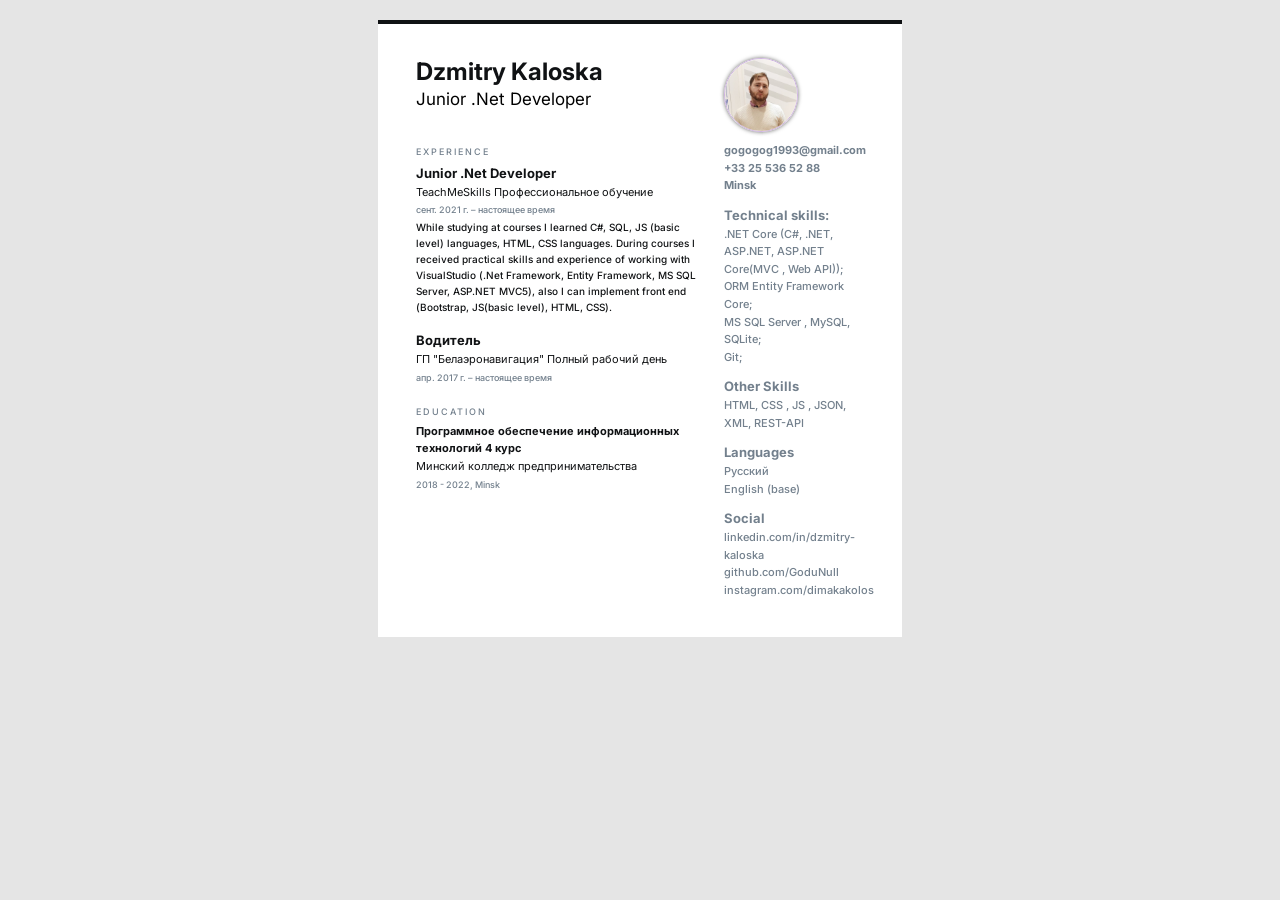
==== index.html @ 93b60125 "feat : add git link" ====
<!DOCTYPE html>
<html lang="en">
<head>
    <meta charset="UTF-8">
    <meta http-equiv="X-UA-Compatible" content="IE=edge">
    <meta name="viewport" content="width=device-width, initial-scale=1.0">
    <title>CV</title>
    <link rel="stylesheet" href="css/style.css">
    <link href="https://fonts.googleapis.com/css2?family=Inter:wght@100;200;300;400;500;600;700;800;900&display=swap" rel="stylesheet">
</head>
<body>
    <div class="wrapper">
        <div class="title">
            <div class="title__fullname">
                <div class="title-size">Dzmitry Kaloska</div>
                <div class="title-size-post">Junior .Net Developer</div>
            </div>
            <div class="title__avatar">
                <img class="avatar__logo" src="images/1644569589940.jfif" alt="logo">
            </div>
        </div>
        <div class="content">
            <div class="xp">
                <div class="experience">
                    <div class="xp-title">experience</div>
                    <div class="experience-list">
                        <div class="experience-list__position">Junior .Net Developer</div>
                        <div class="experience-list__enterprise-name">TeachMeSkills Профессиональное обучение</div>
                        <div class="experience-list__date">сент. 2021 г. – настоящее время </div>
                        <div class="experience-list__info">While studying at courses I learned С#, SQL, JS (basic level) languages, HTML, CSS languages. During courses I received practical skills and experience of working with VisualStudio (.Net Framework, Entity Framework, MS SQL Server, ASP.NET MVC5), also I can implement front end (Bootstrap, JS(basic level), HTML, CSS).</div>   
                    </div>
                    <div class="experience-list">
                        <div class="experience-list__position">Водитель</div>
                        <div class="experience-list__enterprise-name">ГП "Белаэронавигация" Полный рабочий день</div>
                        <div class="experience-list__date">апр. 2017 г. – настоящее время</div>
                    </div>
                    </div>
                    <div class="education">
                        <div class="xp-title">education</div>
                        <div class="education-list">
                            <div class="education-list__position">Программное обеспечение информационных технологий 4 курс</div>
                            <div class="education-list__school-name">Минский колледж предпринимательства</div>
                            <div class="education-list__date">2018 - 2022, Minsk</div>
                        </div>
                    </div>
            </div>
                <div class="info">
                    <div class="info__title">
                        <div class="infos-title__mail">gogogog1993@gmail.com</div>
                        <div class="infos-title__phone">+33 25 536 52 88</div>
                        <div class="infos-title__vernouillet">Minsk</div>
                    </div>
                    <div class="infos">
                        <div class="infos__heading-industry">
                        </div>
                        <div class="infos__heading-tools">
                            <div class="infos__heading-title">Technical skills:</div>
                            <div class="infos__item">.NET Core (C#, .NET, ASP.NET, ASP.NET Core(MVC , Web API));<br>ORM Entity Framework Core;<br>MS SQL Server , MySQL, SQLite;<br>Git;</div>
                        </div>
                        <div class="infos__heading-skills">
                            <div class="infos__heading-title">Other Skills</div>
                            <div class="infos__item">HTML, CSS , JS , JSON, XML, REST-API</div>
                        </div>
                        <div class="infos__heading-languages">
                            <div class="infos__heading-title">Languages</div>
                            <div class="infos__item">Русский</div>
                            <div class="infos__item">English (base)</div>
                        </div>
                        <div class="infos__heading-social">
                            <div class="infos__heading-title">Social</div>
                            <div class="infos__item">linkedin.com/in/dzmitry-kaloska</div>
                            <div class="infos__item">github.com/GoduNull</div>
                            <div class="infos__item">instagram.com/dimakakolos</div>
                        </div>
                    </div>
                </div>
        </div> 
        </div>
    </div> 
</body>
</html>
---- css/style.css ----
body {
 margin: 0px;
 background: #E5E5E5;
}

.wrapper {
    width: 448px;;
    height: auto;
    border-top: 4px solid #101214;
    margin: 20px auto;
    padding: 34px 38px 38px 38px;
    background: #FFFFFF;
}

@media screen and (max-width: 736px) {
    .wrapper {
        width: 220px;
        padding: 10px 0px 10px 10px;;
    }

    .info {
        order: 1;
    }

    .title__avatar {
        width:100% !important;
        justify-content: center;
        margin:0px 0px 0px 0px !important;
    }
    .xp{

        Width: 220px;
        order: 2;
    }
    .title__fullname {
        text-align: center;
    }
    .info__title {
        width: 220px;
        text-align: center;
    }
    .title{
        width: 220px;
    }
    
    .infos__heading-title {
        padding-top: 10px !important;
    }
    .info{
        text-align: center;
        min-width: 218px;
        margin-bottom: 15px;
    }
    .title__fullname {
        min-width: 220px;
    }
}
/* title */
.title {
    display: flex;
    flex-wrap: wrap;
    justify-content: space-between;
}

.title__fullname {
    Width: 197px;
    Height: 60px;
}
.title-size{
    font-family: Inter;
    font-style: normal;
    font-weight: bold;
    font-size: 24px;
    line-height: 115%;
    color: #101214;
}
.title-size-post {
    font-family: Inter;
    font-style: normal;
    font-weight: normal;
    line-height: 157%;
    font-size: 17px;
}
/*  */

/* avatar  */
.title__avatar {
    display: flex;
    width: 140px;
    margin:0px 0px 10px 0px;
}
.avatar__logo{
    border-radius: 100px; 
    border: 1px solid rgb(206, 179, 224); 
    box-shadow: 0 0 4px #666; 
    width: 72px;
    height: 72px;;
}
/*  */


/* Content */
.content {
    display: flex;
    flex-direction:row;
    flex-wrap: wrap;
    justify-content: space-between;
}

.experience {
    display: flex;
    flex-direction: column;
}
.education{
    display: flex;
    flex-direction: column;
}

.xp{

    Width: 290px;;
}

/*  */

/* Infos */
.info {
    width: 140px;
}
.infos__heading-title {
    padding-top: 10px;
    font-family: Inter;
    font-style: normal;
    font-weight: bold;
    font-size: 13px;
    line-height: 160%;
    color: #73808D;
}
.infos__item {
    font-family: Inter;
    font-style: normal;
    font-weight: 500;
    font-size: 11px;
    line-height: 160%;
    color: #73808D;
}
.info__title {
    font-family: Inter;
    font-style: normal;
    font-weight: bold;
    font-size: 11px;
    line-height: 160%; 
    color: #73808D;

}
/*  */





.experience-list {
    padding-bottom: 15px;
}
.education-list {
    padding-bottom: 15px;
}

.xp-title {
    font-family: Inter;
    font-style: normal;
    font-weight: 500;
    font-size: 9px;
    line-height: 233%;
    letter-spacing: 2px;
    text-transform: uppercase;
    color: #73808D;
}
.experience-list__position {
    color: #101214;
    font-family: Inter;
    font-style: normal;
    font-weight: bold;
    font-size: 13px;
    line-height: 160%;
}
.experience-list__enterprise-name {
    font-family: Inter;
    font-style: normal;
    font-weight: normal;   
    font-size: 11px;
    line-height: 160%;
    color: #101214;
}
.experience-list__date {
    font-family: Inter;
    font-style: normal;
    font-weight: 500;
    font-size: 9px;
    line-height: 200%;
    color: #73808D;
}
.experience-list__info {
    font-family: Inter;
    font-style: normal;
    font-weight: 500;
    font-size: 10px;
    line-height: 160%;
    color: #101214;
}
.education-list__position {
    color: #101214;
    font-family: Inter;
    font-style: normal;
    font-weight: bold;
    font-size: 11px;
    line-height: 160%;
}
.education-list__school-name {
    font-family: Inter;
    font-style: normal;
    font-weight: normal;   
    font-size: 11px;
    line-height: 160%;
    color: #101214;
}
.education-list__date {
    font-family: Inter;
    font-style: normal;
    font-weight: 500;
    font-size: 9px;
    line-height: 200%;
    color: #73808D;
}
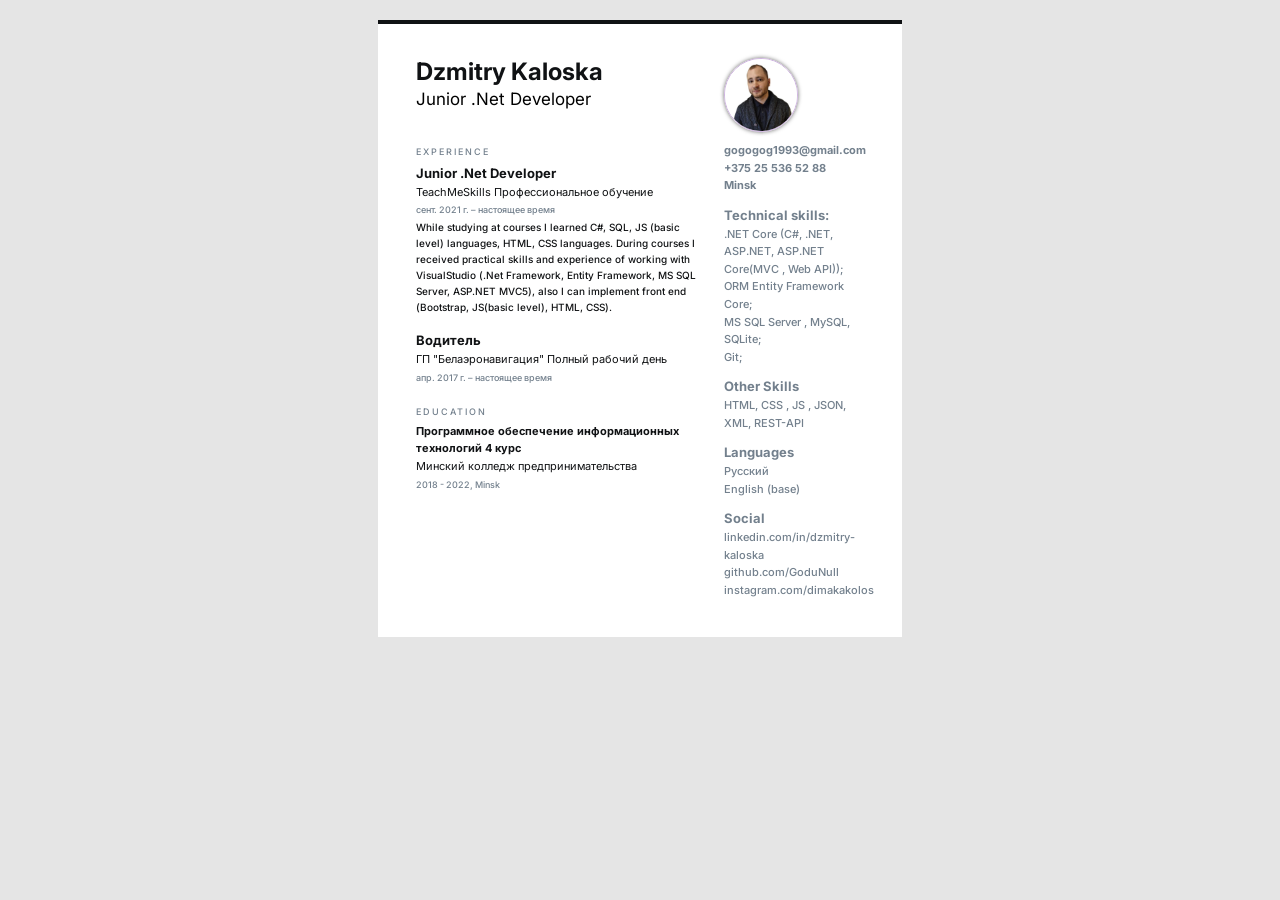
==== commit 1bb9b14e: "fix : phone number and photo" ====
--- a/index.html
+++ b/index.html
@@ -16,7 +16,7 @@
                 <div class="title-size-post">Junior .Net Developer</div>
             </div>
             <div class="title__avatar">
-                <img class="avatar__logo" src="images/1644569589940.jfif" alt="logo">
+                <img class="avatar__logo" src="images/PhotoFinal.jfif" alt="logo">
             </div>
         </div>
         <div class="content">
@@ -47,7 +47,7 @@
                 <div class="info">
                     <div class="info__title">
                         <div class="infos-title__mail">gogogog1993@gmail.com</div>
-                        <div class="infos-title__phone">+33 25 536 52 88</div>
+                        <div class="infos-title__phone">+375 25 536 52 88</div>
                         <div class="infos-title__vernouillet">Minsk</div>
                     </div>
                     <div class="infos">
@@ -68,9 +68,15 @@
                         </div>
                         <div class="infos__heading-social">
                             <div class="infos__heading-title">Social</div>
-                            <div class="infos__item">linkedin.com/in/dzmitry-kaloska</div>
-                            <div class="infos__item">github.com/GoduNull</div>
-                            <div class="infos__item">instagram.com/dimakakolos</div>
+                            <div class="infos__item">
+                                <a href="https://www.linkedin.com/in/dzmitry-kaloska/">linkedin.com/in/dzmitry-kaloska</a>
+                            </div>
+                            <div class="infos__item">
+                                <a href="https://github.com/GoduNull">github.com/GoduNull</a>
+                            </div>
+                            <div class="infos__item">
+                                <a href="https://www.instagram.com/dimakakolos/">instagram.com/dimakakolos</a>
+                            </div>
                         </div>
                     </div>
                 </div>
--- a/css/style.css
+++ b/css/style.css
@@ -15,7 +15,7 @@
 @media screen and (max-width: 736px) {
     .wrapper {
         width: 220px;
-        padding: 10px 0px 10px 10px;;
+        padding: 10px 10px 10px 10px;;
     }
 
     .info {
@@ -156,7 +156,15 @@
 /*  */
 
 
-
+a{
+    font-family: Inter;
+    font-style: normal;
+    font-weight: 500;
+    font-size: 11px;
+    line-height: 160%;
+    color: #73808D;
+    text-decoration: none;
+}
 
 
 .experience-list {
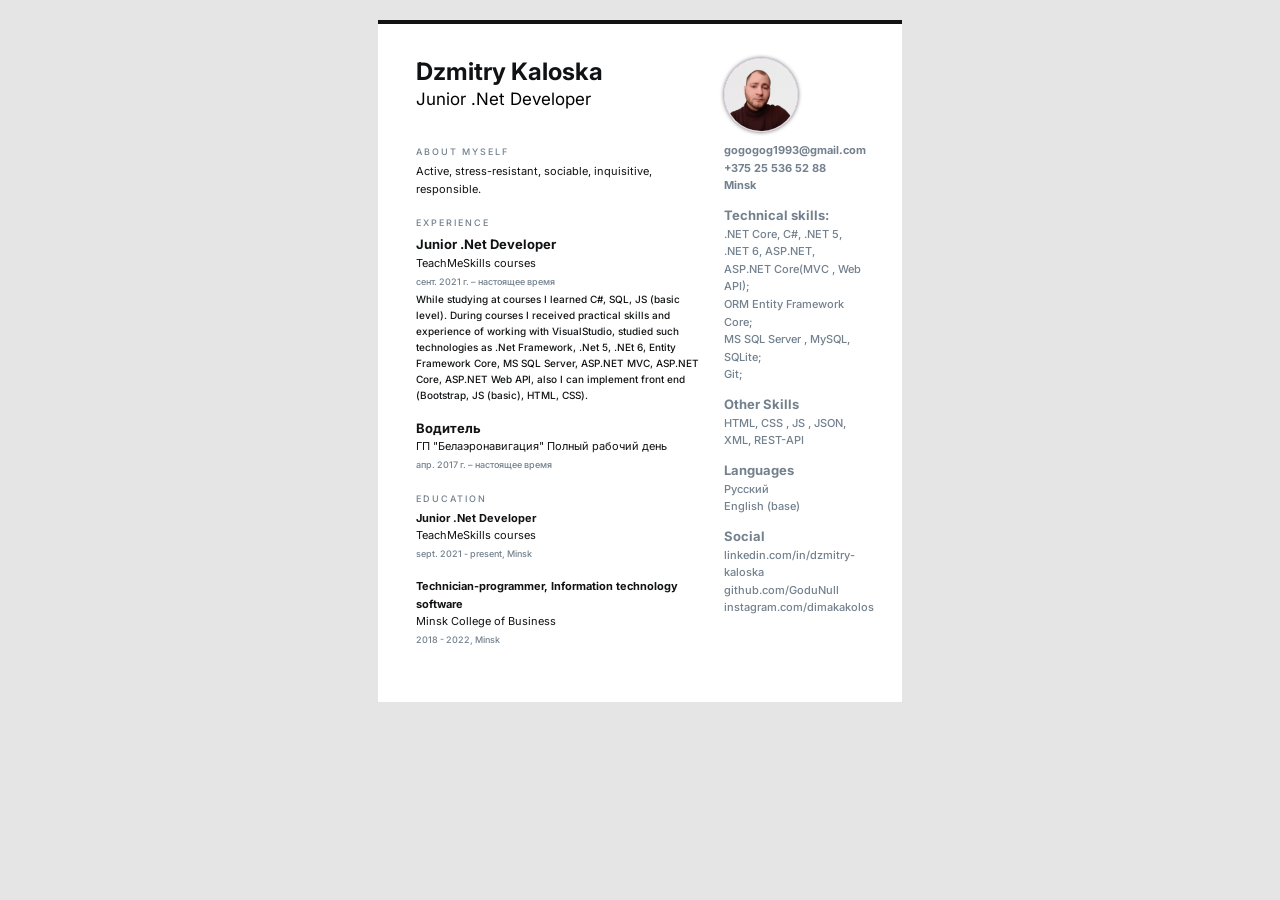
==== commit 5c8cc671: "refactor : add information" ====
--- a/index.html
+++ b/index.html
@@ -16,18 +16,24 @@
                 <div class="title-size-post">Junior .Net Developer</div>
             </div>
             <div class="title__avatar">
-                <img class="avatar__logo" src="images/PhotoFinal.jfif" alt="logo">
+                <img class="avatar__logo" src="images/G14.jfif" alt="logo">
             </div>
         </div>
         <div class="content">
             <div class="xp">
                 <div class="experience">
+                    <div class="xp-title">ABOUT MYSELF</div>
+                    <div class="experience-list">
+                        <div class="experience-list__enterprise-name">Active, stress-resistant,
+                            sociable, inquisitive,
+                            responsible.</div>
+                    </div>
                     <div class="xp-title">experience</div>
                     <div class="experience-list">
                         <div class="experience-list__position">Junior .Net Developer</div>
-                        <div class="experience-list__enterprise-name">TeachMeSkills Профессиональное обучение</div>
+                        <div class="experience-list__enterprise-name">TeachMeSkills courses</div>
                         <div class="experience-list__date">сент. 2021 г. – настоящее время </div>
-                        <div class="experience-list__info">While studying at courses I learned С#, SQL, JS (basic level) languages, HTML, CSS languages. During courses I received practical skills and experience of working with VisualStudio (.Net Framework, Entity Framework, MS SQL Server, ASP.NET MVC5), also I can implement front end (Bootstrap, JS(basic level), HTML, CSS).</div>   
+                        <div class="experience-list__info">While studying at courses I learned  C#, SQL, JS (basic level). During courses I received practical skills and experience of working with VisualStudio, studied such technologies as .Net Framework, .Net 5, .NEt 6, Entity Framework Core, MS SQL Server, ASP.NET MVC, ASP.NET Core, ASP.NET Web API, also I can implement front end (Bootstrap, JS (basic), HTML, CSS).</div>   
                     </div>
                     <div class="experience-list">
                         <div class="experience-list__position">Водитель</div>
@@ -38,10 +44,16 @@
                     <div class="education">
                         <div class="xp-title">education</div>
                         <div class="education-list">
-                            <div class="education-list__position">Программное обеспечение информационных технологий 4 курс</div>
-                            <div class="education-list__school-name">Минский колледж предпринимательства</div>
+                            <div class="education-list__position">Junior .Net Developer</div>
+                            <div class="education-list__school-name">TeachMeSkills courses</div>
+                            <div class="education-list__date">sept. 2021 - present, Minsk</div>
+                        </div>
+                        <div class="education-list">
+                            <div class="education-list__position">Technician-programmer, Information technology software</div>
+                            <div class="education-list__school-name">Minsk College of Business</div>
                             <div class="education-list__date">2018 - 2022, Minsk</div>
                         </div>
+                        
                     </div>
             </div>
                 <div class="info">
@@ -55,7 +67,7 @@
                         </div>
                         <div class="infos__heading-tools">
                             <div class="infos__heading-title">Technical skills:</div>
-                            <div class="infos__item">.NET Core (C#, .NET, ASP.NET, ASP.NET Core(MVC , Web API));<br>ORM Entity Framework Core;<br>MS SQL Server , MySQL, SQLite;<br>Git;</div>
+                            <div class="infos__item">.NET Core, C#, .NET 5, .NET 6, ASP.NET, ASP.NET Core(MVC , Web API);<br>ORM Entity Framework Core;<br>MS SQL Server , MySQL, SQLite;<br>Git;</div>
                         </div>
                         <div class="infos__heading-skills">
                             <div class="infos__heading-title">Other Skills</div>
--- a/css/style.css
+++ b/css/style.css
@@ -91,7 +91,7 @@
 }
 .avatar__logo{
     border-radius: 100px; 
-    border: 1px solid rgb(206, 179, 224); 
+    border: 1px solid rgb(225, 213, 233); 
     box-shadow: 0 0 4px #666; 
     width: 72px;
     height: 72px;;
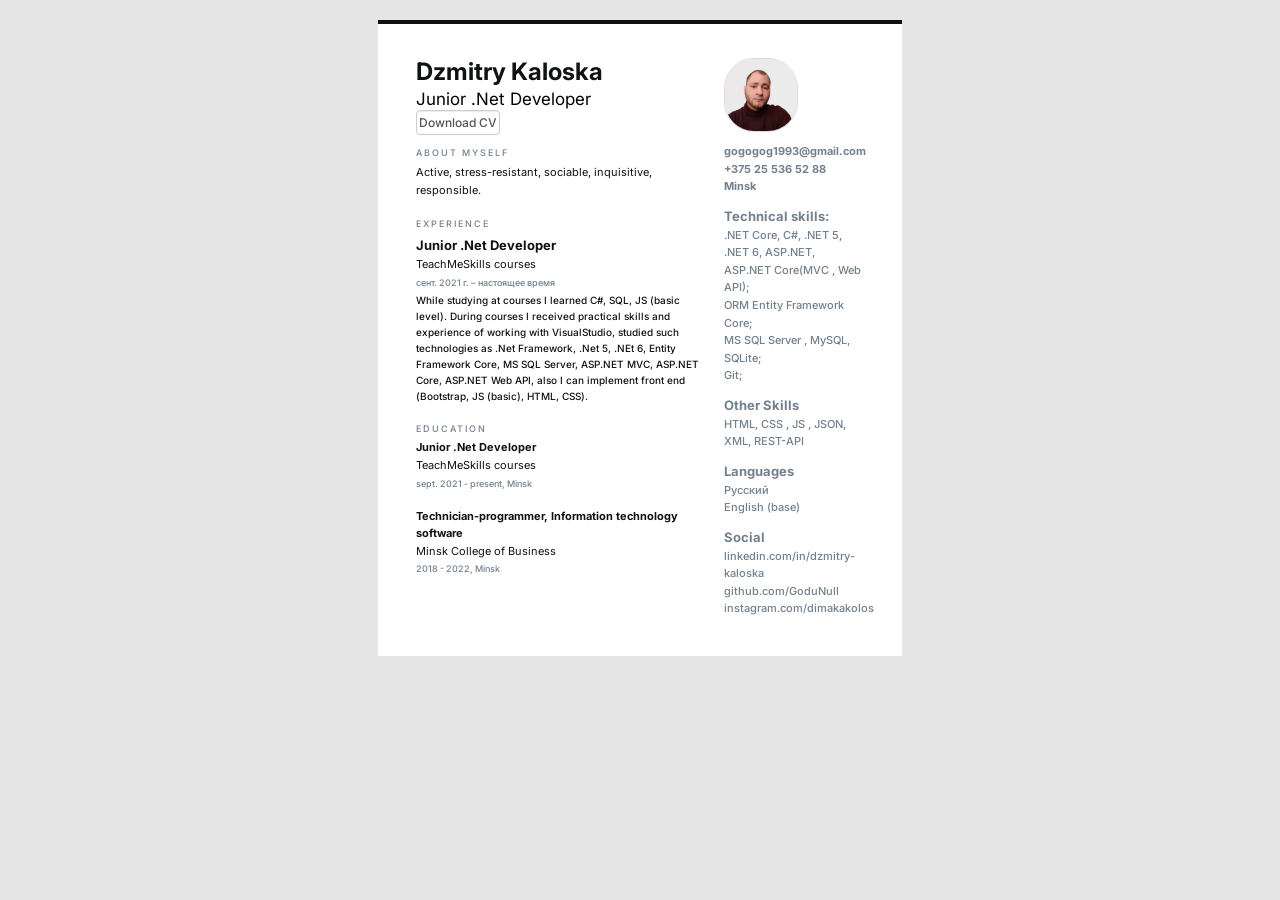
==== commit 1dc2cea3: "feat : add button download cv" ====
--- a/index.html
+++ b/index.html
@@ -14,6 +14,7 @@
             <div class="title__fullname">
                 <div class="title-size">Dzmitry Kaloska</div>
                 <div class="title-size-post">Junior .Net Developer</div>
+                <a class="buttons"  href="cv/Dzmitry Kaloska.pdf" download="">Download CV</a>
             </div>
             <div class="title__avatar">
                 <img class="avatar__logo" src="images/G14.jfif" alt="logo">
@@ -34,11 +35,6 @@
                         <div class="experience-list__enterprise-name">TeachMeSkills courses</div>
                         <div class="experience-list__date">сент. 2021 г. – настоящее время </div>
                         <div class="experience-list__info">While studying at courses I learned  C#, SQL, JS (basic level). During courses I received practical skills and experience of working with VisualStudio, studied such technologies as .Net Framework, .Net 5, .NEt 6, Entity Framework Core, MS SQL Server, ASP.NET MVC, ASP.NET Core, ASP.NET Web API, also I can implement front end (Bootstrap, JS (basic), HTML, CSS).</div>   
-                    </div>
-                    <div class="experience-list">
-                        <div class="experience-list__position">Водитель</div>
-                        <div class="experience-list__enterprise-name">ГП "Белаэронавигация" Полный рабочий день</div>
-                        <div class="experience-list__date">апр. 2017 г. – настоящее время</div>
                     </div>
                     </div>
                     <div class="education">
--- a/css/style.css
+++ b/css/style.css
@@ -11,6 +11,29 @@
     padding: 34px 38px 38px 38px;
     background: #FFFFFF;
 }
+a.buttons {
+    background-color: #FFFFFF;
+    border: 1px solid #CCCCCC;
+    box-shadow: 0 1px 1px rgba(0, 0, 0, 0.075) inset;
+    transition: border 0.2s linear 0s, box-shadow 0.2s linear 0s;
+    border-radius: 4px;
+    color: #555555;
+    width:120px;
+    font-size: 12px;
+    text-align:left;
+    height: 20px;
+    line-height: 20px;
+    margin-bottom: 10px;
+    padding: 4px 2px;
+    vertical-align: middle;
+    text-decoration:none;
+}
+a.buttons:hover, a.bot8:focus {
+    border-color: rgba(82, 168, 236, 0.8);
+    box-shadow: 0 1px 1px rgba(0, 0, 0, 0.075) inset, 0 0 8px rgba(82, 168, 236, 0.6);
+    outline: 0 none;
+}
+
 
 @media screen and (max-width: 736px) {
     .wrapper {
@@ -64,7 +87,7 @@
 
 .title__fullname {
     Width: 197px;
-    Height: 60px;
+    Height: 85px;
 }
 .title-size{
     font-family: Inter;
@@ -90,9 +113,8 @@
     margin:0px 0px 10px 0px;
 }
 .avatar__logo{
-    border-radius: 100px; 
+    border-radius: 30px; 
     border: 1px solid rgb(225, 213, 233); 
-    box-shadow: 0 0 4px #666; 
     width: 72px;
     height: 72px;;
 }
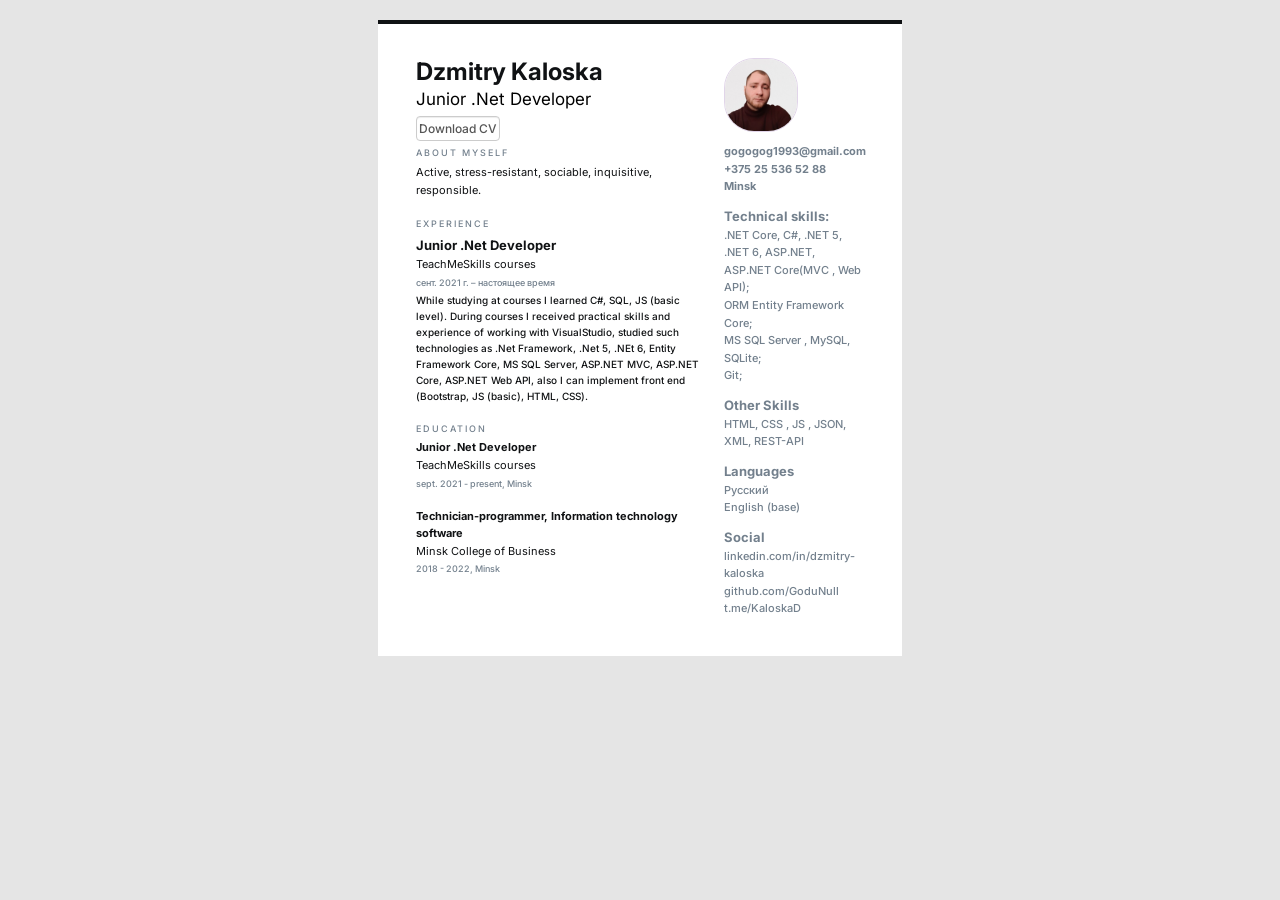
==== commit 1ecc80c1: "feat : edit cv" ====
--- a/index.html
+++ b/index.html
@@ -83,7 +83,7 @@
                                 <a href="https://github.com/GoduNull">github.com/GoduNull</a>
                             </div>
                             <div class="infos__item">
-                                <a href="https://www.instagram.com/dimakakolos/">instagram.com/dimakakolos</a>
+                                <a href="https://t.me/KaloskaDima">t.me/KaloskaD</a>
                             </div>
                         </div>
                     </div>
--- a/css/style.css
+++ b/css/style.css
@@ -86,7 +86,7 @@
 }
 
 .title__fullname {
-    Width: 197px;
+    Width: 233px;
     Height: 85px;
 }
 .title-size{
@@ -103,6 +103,7 @@
     font-weight: normal;
     line-height: 157%;
     font-size: 17px;
+    margin-bottom: 6px;
 }
 /*  */
 
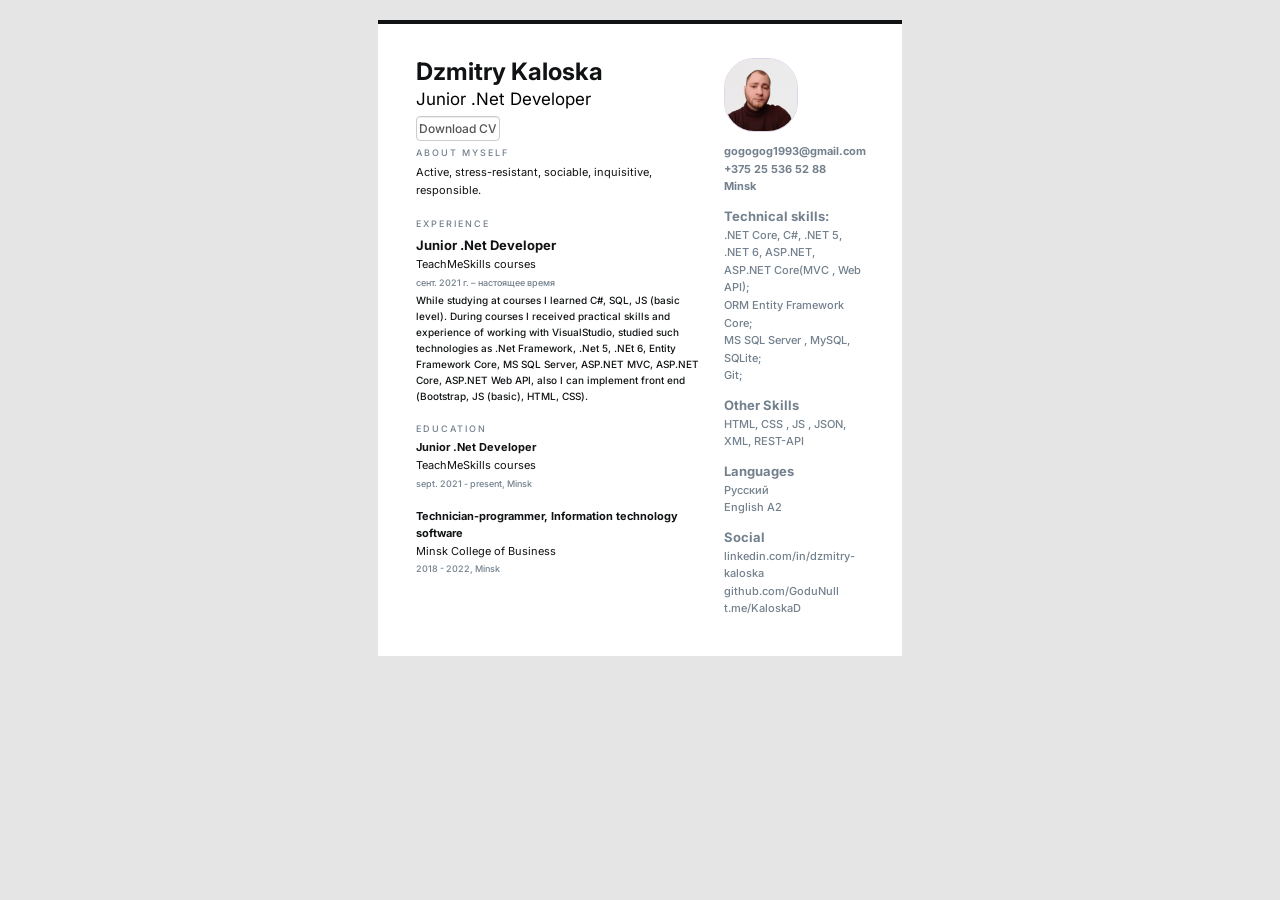
==== commit 8ec0f4b9: "feat: change info" ====
--- a/index.html
+++ b/index.html
@@ -14,7 +14,7 @@
             <div class="title__fullname">
                 <div class="title-size">Dzmitry Kaloska</div>
                 <div class="title-size-post">Junior .Net Developer</div>
-                <a class="buttons"  href="cv/Dzmitry Kaloska.pdf" download="">Download CV</a>
+                <a class="buttons"  href="cv/Dzmitry Kaloska Cv.pdf" download="">Download CV</a>
             </div>
             <div class="title__avatar">
                 <img class="avatar__logo" src="images/G14.jfif" alt="logo">
@@ -72,7 +72,7 @@
                         <div class="infos__heading-languages">
                             <div class="infos__heading-title">Languages</div>
                             <div class="infos__item">Русский</div>
-                            <div class="infos__item">English (base)</div>
+                            <div class="infos__item">English A2</div>
                         </div>
                         <div class="infos__heading-social">
                             <div class="infos__heading-title">Social</div>
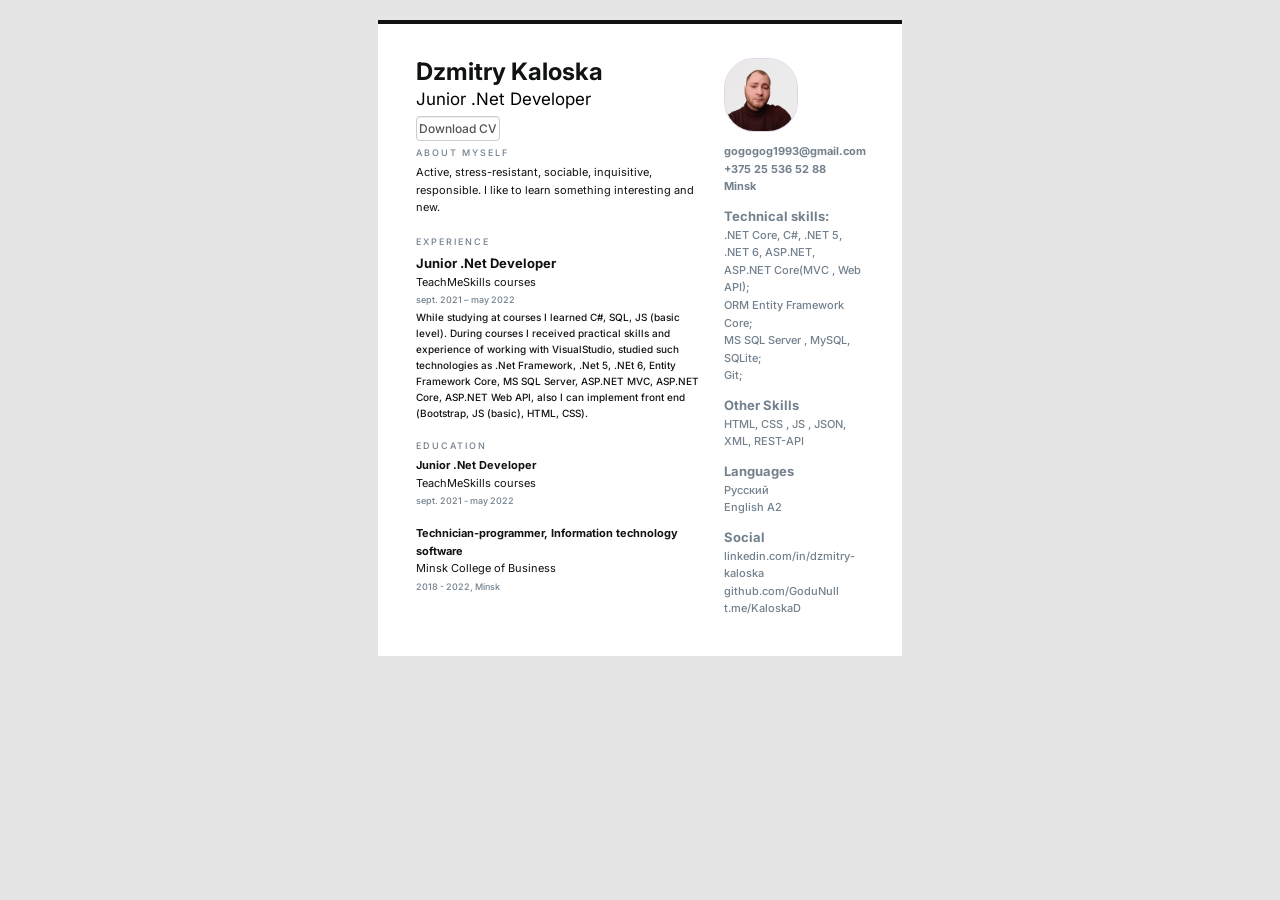
==== commit 472b685f: "feat: change info" ====
--- a/index.html
+++ b/index.html
@@ -27,13 +27,15 @@
                     <div class="experience-list">
                         <div class="experience-list__enterprise-name">Active, stress-resistant,
                             sociable, inquisitive,
-                            responsible.</div>
+                            responsible. I like to learn something interesting
+                            and new.
+                            </div>
                     </div>
                     <div class="xp-title">experience</div>
                     <div class="experience-list">
                         <div class="experience-list__position">Junior .Net Developer</div>
                         <div class="experience-list__enterprise-name">TeachMeSkills courses</div>
-                        <div class="experience-list__date">сент. 2021 г. – настоящее время </div>
+                        <div class="experience-list__date">sept. 2021 – may 2022 </div>
                         <div class="experience-list__info">While studying at courses I learned  C#, SQL, JS (basic level). During courses I received practical skills and experience of working with VisualStudio, studied such technologies as .Net Framework, .Net 5, .NEt 6, Entity Framework Core, MS SQL Server, ASP.NET MVC, ASP.NET Core, ASP.NET Web API, also I can implement front end (Bootstrap, JS (basic), HTML, CSS).</div>   
                     </div>
                     </div>
@@ -42,7 +44,7 @@
                         <div class="education-list">
                             <div class="education-list__position">Junior .Net Developer</div>
                             <div class="education-list__school-name">TeachMeSkills courses</div>
-                            <div class="education-list__date">sept. 2021 - present, Minsk</div>
+                            <div class="education-list__date">sept. 2021 - may 2022</div>
                         </div>
                         <div class="education-list">
                             <div class="education-list__position">Technician-programmer, Information technology software</div>
